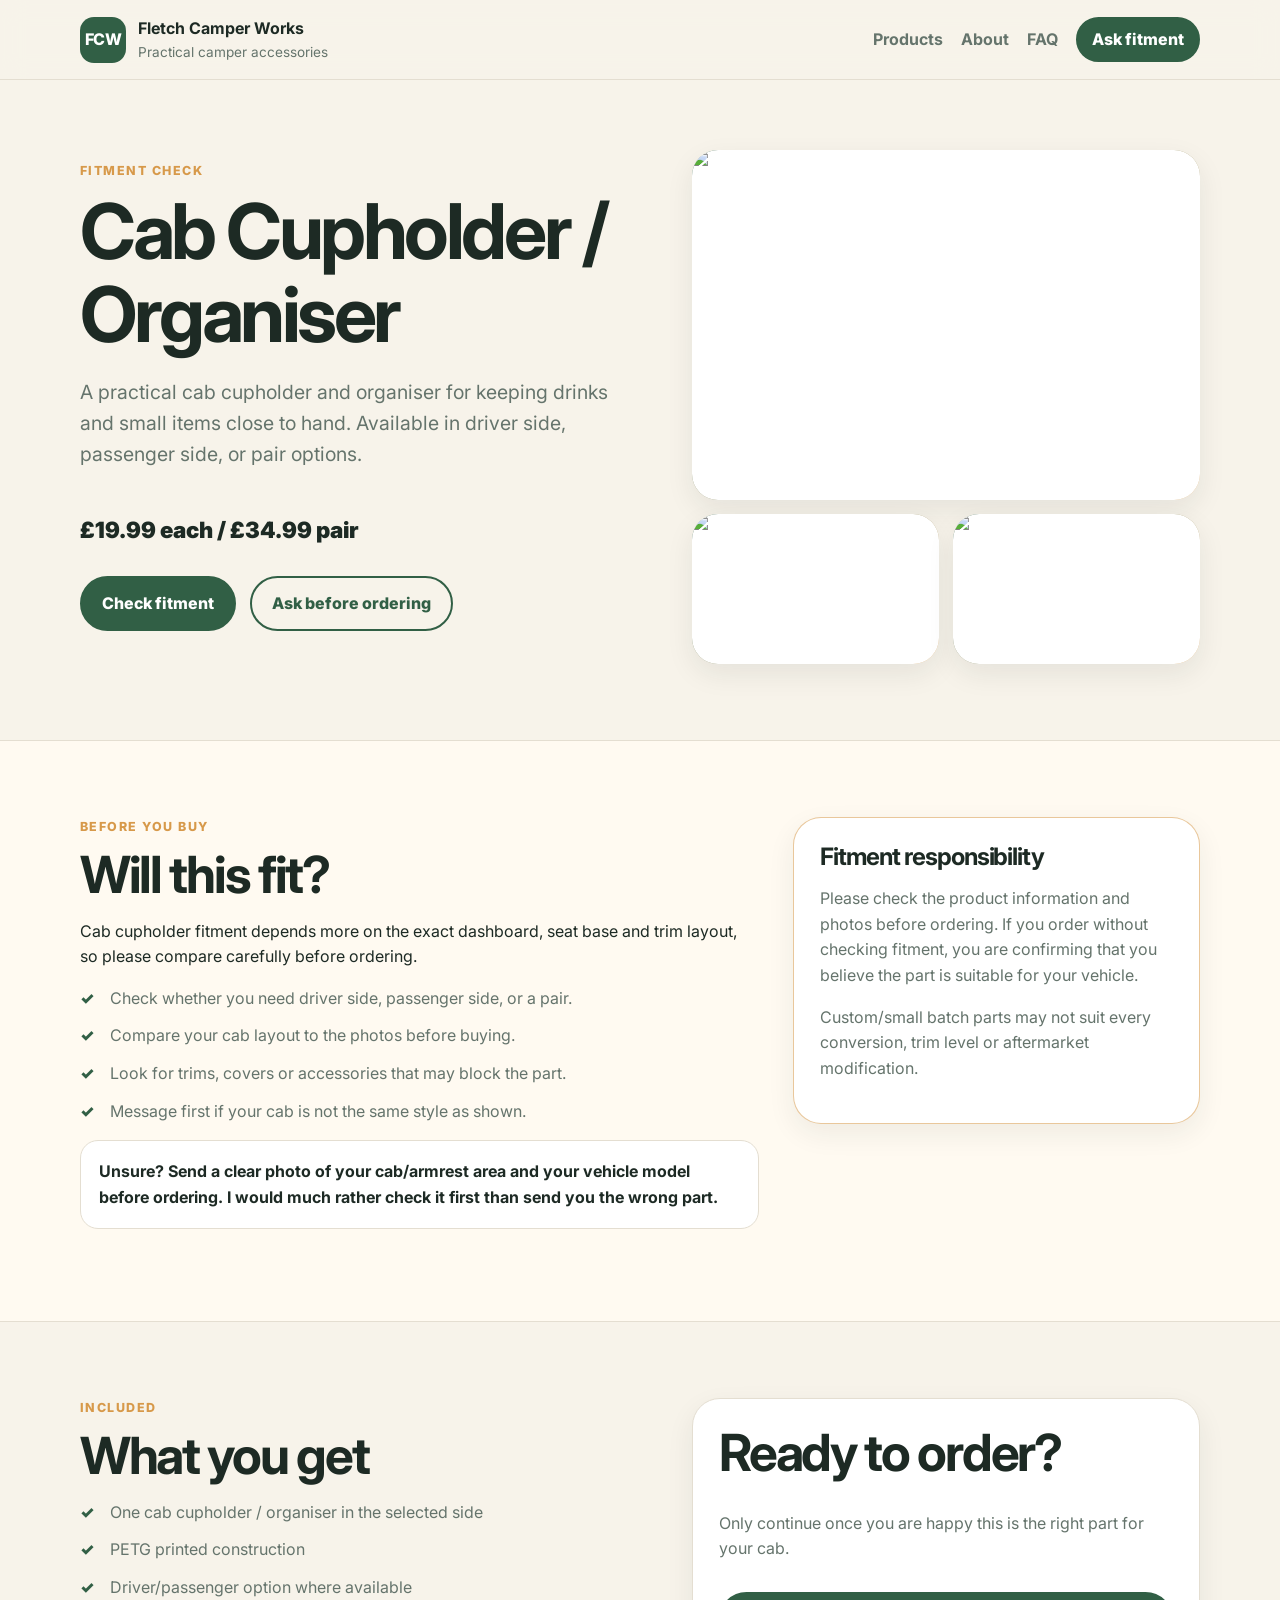
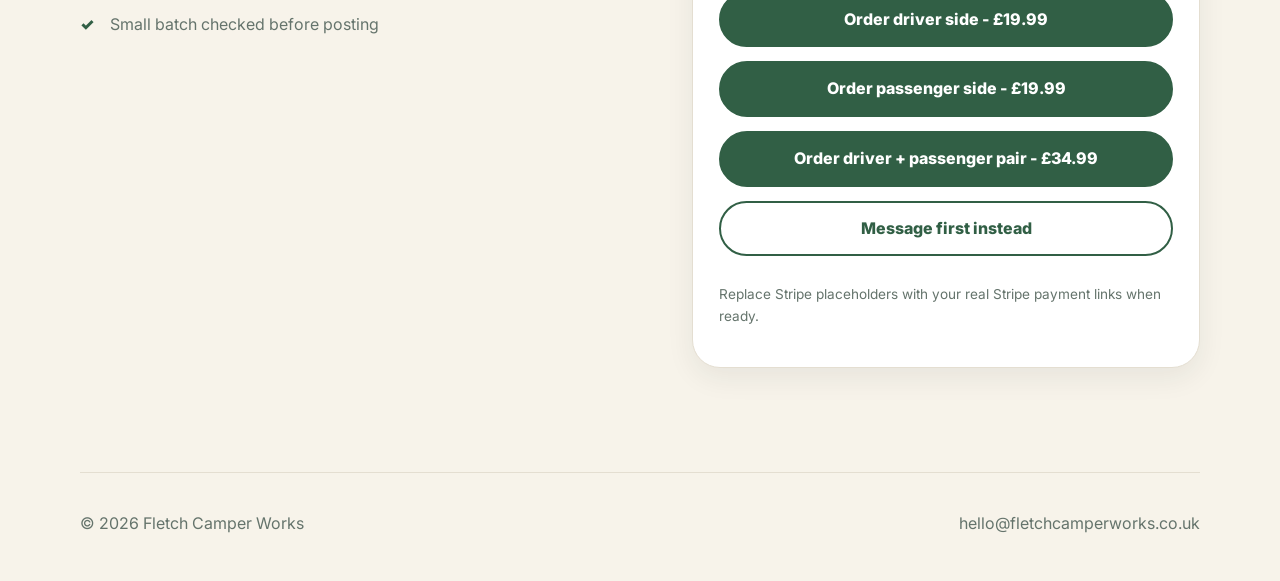
==== cab-cupholder-organiser.html @ 25014a14 "Add files via upload" ====
<!DOCTYPE html>
<html lang="en">
<head>
  <meta charset="UTF-8" />
  <meta name="viewport" content="width=device-width, initial-scale=1.0" />
  <title>Cab Cupholder / Organiser | Fletch Camper Works</title>
  <meta name="description" content="Fitment and ordering information for Cab Cupholder / Organiser from Fletch Camper Works." />
  <link rel="preconnect" href="https://fonts.googleapis.com">
  <link rel="preconnect" href="https://fonts.gstatic.com" crossorigin>
  <link href="https://fonts.googleapis.com/css2?family=Inter:wght@400;600;700;800&display=swap" rel="stylesheet">
  <link rel="stylesheet" href="styles.css" />
</head>
<body>
  <header class="site-header">
    <div class="container nav">
      <a class="brand" href="index.html">
        <div class="brand-mark">FCW</div>
        <div><strong>Fletch Camper Works</strong><span>Practical camper accessories</span></div>
      </a>
      <nav>
        <a href="index.html#products">Products</a>
        <a href="index.html#about">About</a>
        <a href="index.html#faq">FAQ</a>
        <a class="button small" href="mailto:hello@fletchcamperworks.co.uk">Ask fitment</a>
      </nav>
    </div>
  </header>

  <main>
    <section class="product-hero section">
      <div class="container product-detail-grid">
        <div>
          <p class="eyebrow">Fitment check</p>
          <h1>Cab Cupholder / Organiser</h1>
          <p class="lead">A practical cab cupholder and organiser for keeping drinks and small items close to hand. Available in driver side, passenger side, or pair options.</p>
          <div class="price">£19.99 each / £34.99 pair</div>
          <div class="hero-actions"><a class="button" href="#fitment">Check fitment</a><a class="button ghost" href="mailto:hello@fletchcamperworks.co.uk?subject=Fitment check - Cab Cupholder / Organiser">Ask before ordering</a></div>
        </div>
        <div class="product-gallery">
          <div class="cab-image main"><img src="images/products/cupholder/main.svg" alt="Cab Cupholder / Organiser fitted"></div>
          <div class="gallery-row"><div class="cab-image small-card"><img src="images/products/cupholder/options.svg" alt="Cab Cupholder / Organiser fitment photo"></div><div class="cab-image small-card"><img src="images/products/cupholder/detail.svg" alt="Cab Cupholder / Organiser detail photo"></div></div>
        </div>
      </div>
    </section>

    <section id="fitment" class="section alt">
      <div class="container fitment-layout">
        <div>
          <p class="eyebrow">Before you buy</p><h2>Will this fit?</h2>
          <p>Cab cupholder fitment depends more on the exact dashboard, seat base and trim layout, so please compare carefully before ordering.</p>
          <ul class="check-list">
                <li>Check whether you need driver side, passenger side, or a pair.</li>
                <li>Compare your cab layout to the photos before buying.</li>
                <li>Look for trims, covers or accessories that may block the part.</li>
                <li>Message first if your cab is not the same style as shown.</li>
          </ul>
          <p class="support-note">Unsure? Send a clear photo of your cab/armrest area and your vehicle model before ordering. I would much rather check it first than send you the wrong part.</p>
        </div>
        <aside class="notice-card"><h3>Fitment responsibility</h3><p>Please check the product information and photos before ordering. If you order without checking fitment, you are confirming that you believe the part is suitable for your vehicle.</p><p>Custom/small batch parts may not suit every conversion, trim level or aftermarket modification.</p></aside>
      </div>
    </section>

    <section class="section"><div class="container product-detail-grid compact"><div><p class="eyebrow">Included</p><h2>What you get</h2><ul class="check-list">
                <li>One cab cupholder / organiser in the selected side</li>
                <li>PETG printed construction</li>
                <li>Driver/passenger option where available</li>
                <li>Small batch checked before posting</li>
          </ul></div><div class="order-card"><h2>Ready to order?</h2><p>Only continue once you are happy this is the right part for your cab.</p>
          <a class="button full" href="YOUR_STRIPE_DRIVER_LINK_HERE">Order driver side - £19.99</a>
          <a class="button full" href="YOUR_STRIPE_PASSENGER_LINK_HERE">Order passenger side - £19.99</a>
          <a class="button full" href="YOUR_STRIPE_PAIR_LINK_HERE">Order driver + passenger pair - £34.99</a>
          <a class="button ghost full" href="mailto:hello@fletchcamperworks.co.uk?subject=Fitment check - Cab Cupholder / Organiser">Message first instead</a>
          <p class="small-print">Replace Stripe placeholders with your real Stripe payment links when ready.</p></div></div></section>
  </main>

  <footer class="site-footer">
    <div class="container footer-grid">
      <p>© <span id="year"></span> Fletch Camper Works</p>
      <p><a href="mailto:hello@fletchcamperworks.co.uk">hello@fletchcamperworks.co.uk</a></p>
    </div>
  </footer>
  <script src="script.js"></script>
</body>
</html>
---- styles.css ----
:root {
  --bg: #f7f3ea;
  --card: #ffffff;
  --ink: #1d2a24;
  --muted: #65746c;
  --accent: #315f45;
  --accent-2: #d7994a;
  --line: #e4ded1;
  --shadow: 0 20px 60px rgba(29, 42, 36, 0.12);
}

* { box-sizing: border-box; }
html { scroll-behavior: smooth; }
body {
  margin: 0;
  font-family: Inter, system-ui, -apple-system, BlinkMacSystemFont, "Segoe UI", sans-serif;
  background: var(--bg);
  color: var(--ink);
  line-height: 1.6;
}

a { color: inherit; text-decoration: none; }
.container { width: min(1120px, calc(100% - 40px)); margin: 0 auto; }

.site-header {
  position: sticky;
  top: 0;
  z-index: 10;
  background: rgba(247, 243, 234, 0.92);
  backdrop-filter: blur(12px);
  border-bottom: 1px solid var(--line);
}
.nav { display: flex; align-items: center; justify-content: space-between; padding: 16px 0; gap: 24px; }
.brand { display: flex; align-items: center; gap: 12px; }
.brand-mark {
  width: 46px; height: 46px; border-radius: 14px;
  display: grid; place-items: center;
  background: var(--accent); color: white; font-weight: 800; letter-spacing: -0.04em;
}
.brand span { display: block; color: var(--muted); font-size: 0.85rem; }
nav { display: flex; align-items: center; gap: 18px; font-weight: 700; }
nav a:not(.button) { color: var(--muted); }

.button {
  display: inline-flex;
  align-items: center;
  justify-content: center;
  border-radius: 999px;
  padding: 13px 20px;
  background: var(--accent);
  color: white;
  font-weight: 800;
  border: 2px solid var(--accent);
  transition: transform .15s ease, box-shadow .15s ease, background .15s ease;
}
.button:hover { transform: translateY(-2px); box-shadow: 0 12px 25px rgba(49,95,69,.2); }
.button.small { padding: 8px 14px; }
.button.ghost { background: transparent; color: var(--accent); }
.button.ghost.light { color: white; border-color: rgba(255,255,255,.55); }
.button.full { width: 100%; }

.hero { padding: 80px 0 60px; }
.hero-grid { display: grid; grid-template-columns: 1.05fr .95fr; gap: 54px; align-items: center; }
.eyebrow { color: var(--accent-2); text-transform: uppercase; font-weight: 800; letter-spacing: .12em; font-size: .78rem; margin: 0 0 10px; }
h1, h2, h3 { line-height: 1.08; margin: 0; letter-spacing: -0.045em; }
h1 { font-size: clamp(2.6rem, 6vw, 5.5rem); }
h2 { font-size: clamp(2rem, 4vw, 3.4rem); }
h3 { font-size: 1.5rem; }
.lead { font-size: 1.22rem; color: var(--muted); max-width: 620px; }
.hero-actions { display: flex; gap: 14px; flex-wrap: wrap; margin: 28px 0 22px; }
.trust-row { display: flex; gap: 16px; flex-wrap: wrap; color: var(--muted); font-weight: 700; font-size: .92rem; }
.hero-card { background: var(--card); padding: 18px; border-radius: 34px; box-shadow: var(--shadow); }
.mock-photo {
  min-height: 380px;
  border-radius: 24px;
  background:
    linear-gradient(135deg, rgba(49,95,69,.82), rgba(215,153,74,.72)),
    radial-gradient(circle at top left, #fff, transparent 38%);
  display: grid;
  place-items: center;
  color: white;
  font-weight: 800;
  text-align: center;
}
.hero-note { padding: 18px 6px 4px; }
.hero-note p { color: var(--muted); margin: 4px 0 0; }

.section { padding: 76px 0; }
.section.alt { background: #fffaf1; border-block: 1px solid var(--line); }
.section-heading { max-width: 680px; margin-bottom: 34px; }
.section-heading p:last-child { color: var(--muted); font-size: 1.1rem; }
.product-grid { display: grid; grid-template-columns: repeat(3, 1fr); gap: 22px; align-items: stretch; }
.product-card {
  background: var(--card);
  border: 1px solid var(--line);
  border-radius: 28px;
  overflow: hidden;
  box-shadow: 0 10px 28px rgba(29,42,36,.07);
  display: flex;
  flex-direction: column;
  height: 100%;
}
.product-card.featured { border-color: rgba(215,153,74,.55); }
.product-image {
  height: 225px;
  flex: 0 0 225px;
  display: grid;
  place-items: center;
  background: #fbfaf6;
  color: white;
  font-weight: 900;
  font-size: 1.25rem;
  border-bottom: 1px solid var(--line);
}
.product-content { padding: 24px; display: flex; flex-direction: column; flex: 1; }
.tag {
  display: inline-block;
  margin: 0 0 12px;
  padding: 6px 10px;
  border-radius: 999px;
  background: #f6e6c7;
  color: #84530d;
  font-weight: 800;
  font-size: .78rem;
}
.product-content p { color: var(--muted); }
ul { padding-left: 20px; color: var(--muted); }
.price { font-size: 1.4rem; font-weight: 900; margin: auto 0 16px; padding-top: 22px; }
.split { display: grid; grid-template-columns: .8fr 1.2fr; gap: 46px; align-items: start; }
.split p { color: var(--muted); font-size: 1.08rem; }
.faq-grid { display: grid; grid-template-columns: repeat(2, 1fr); gap: 16px; }
details { background: var(--card); padding: 22px; border-radius: 18px; border: 1px solid var(--line); }
summary { cursor: pointer; font-weight: 900; }
details p { color: var(--muted); margin-bottom: 0; }
.cta { padding-top: 30px; }
.cta-box {
  background: var(--accent);
  color: white;
  border-radius: 34px;
  padding: 46px;
  display: grid;
  grid-template-columns: 1fr auto;
  gap: 28px;
  align-items: center;
}
.cta-box p { color: rgba(255,255,255,.78); }
.cta-actions { display: grid; gap: 12px; }
.site-footer { padding: 28px 0; color: var(--muted); }
.footer-grid { display: flex; justify-content: space-between; gap: 20px; border-top: 1px solid var(--line); padding-top: 22px; }

@media (max-width: 860px) {
  nav { display: none; }
  .hero-grid, .product-grid, .split, .faq-grid, .cta-box { grid-template-columns: 1fr; }
  .hero { padding-top: 48px; }
  .mock-photo { min-height: 260px; }
  .cta-box { padding: 30px; }
  .footer-grid { flex-direction: column; }
}


/* Product detail pages */
.product-hero { padding-top: 70px; }
.product-detail-grid { display: grid; grid-template-columns: 1fr .9fr; gap: 48px; align-items: center; }
.product-detail-grid.compact { align-items: start; }
.product-gallery { display: grid; gap: 14px; }
.gallery-row { display: grid; grid-template-columns: 1fr 1fr; gap: 14px; }
.cab-image {
  border-radius: 26px;
  background:
    linear-gradient(135deg, rgba(49,95,69,.86), rgba(215,153,74,.75)),
    radial-gradient(circle at top left, #fff, transparent 42%);
  color: white;
  display: grid;
  place-items: center;
  text-align: center;
  font-weight: 900;
  padding: 22px;
  min-height: 170px;
  box-shadow: 0 10px 28px rgba(29,42,36,.08);
}
.cab-image.main { min-height: 350px; font-size: 1.45rem; }
.small-card { min-height: 150px; font-size: .95rem; }
.fitment-layout { display: grid; grid-template-columns: 1.25fr .75fr; gap: 34px; align-items: start; }
.check-list { list-style: none; padding-left: 0; }
.check-list li { position: relative; padding-left: 30px; margin: 12px 0; color: var(--muted); }
.check-list li:before { content: "✓"; position: absolute; left: 0; top: 0; font-weight: 900; color: var(--accent); }
.support-note { font-weight: 700; color: var(--ink); background: #fff; border: 1px solid var(--line); padding: 18px; border-radius: 18px; }
.notice-card, .order-card { background: var(--card); border: 1px solid var(--line); border-radius: 28px; padding: 26px; box-shadow: 0 10px 28px rgba(29,42,36,.07); }
.notice-card { border-color: rgba(215,153,74,.55); }
.notice-card p, .order-card p { color: var(--muted); }
.order-card { display: grid; gap: 14px; }
.small-print { font-size: .85rem; }

@media (max-width: 860px) {
  .product-detail-grid, .fitment-layout { grid-template-columns: 1fr; }
  .cab-image.main { min-height: 240px; }
}

/* Replaceable image support */
.mock-photo img,
.cab-image img {
  width: 100%;
  height: 100%;
  object-fit: cover;
  display: block;
}

/* Homepage product card images: show the full photo without chopping off the bottom */
.product-image img {
  width: 100%;
  height: 100%;
  object-fit: contain;
  object-position: center center;
  display: block;
  background: #fbfaf6;
}
.product-image,
.mock-photo,
.cab-image { overflow: hidden; }
.cab-image { padding: 0; }

/* Product video / extra image and fitment-photo support */
.media-feature {
  border-radius: 24px;
  overflow: hidden;
  background: #fff;
  border: 1px solid var(--line);
  box-shadow: 0 10px 28px rgba(29,42,36,.08);
}
.media-feature img,
.media-feature video {
  width: 100%;
  max-height: 360px;
  display: block;
  object-fit: contain;
  background: #fff;
}
.notice-stack {
  display: grid;
  gap: 18px;
}
.fitment-photo-card {
  background: var(--card);
  border: 1px solid var(--line);
  border-radius: 28px;
  overflow: hidden;
  box-shadow: 0 10px 28px rgba(29,42,36,.07);
}
.fitment-photo-card img {
  width: 100%;
  max-height: 340px;
  display: block;
  object-fit: contain;
  background: #fff;
}
.fitment-photo-card p {
  margin: 0;
  padding: 14px 18px 18px;
  color: var(--muted);
  font-weight: 700;
}

/* Keep detailed product/fitment media visible without hard cropping */
.cab-image img {
  object-fit: cover;
  background: #fff;
}
.mock-photo img {
  object-fit: cover;
}
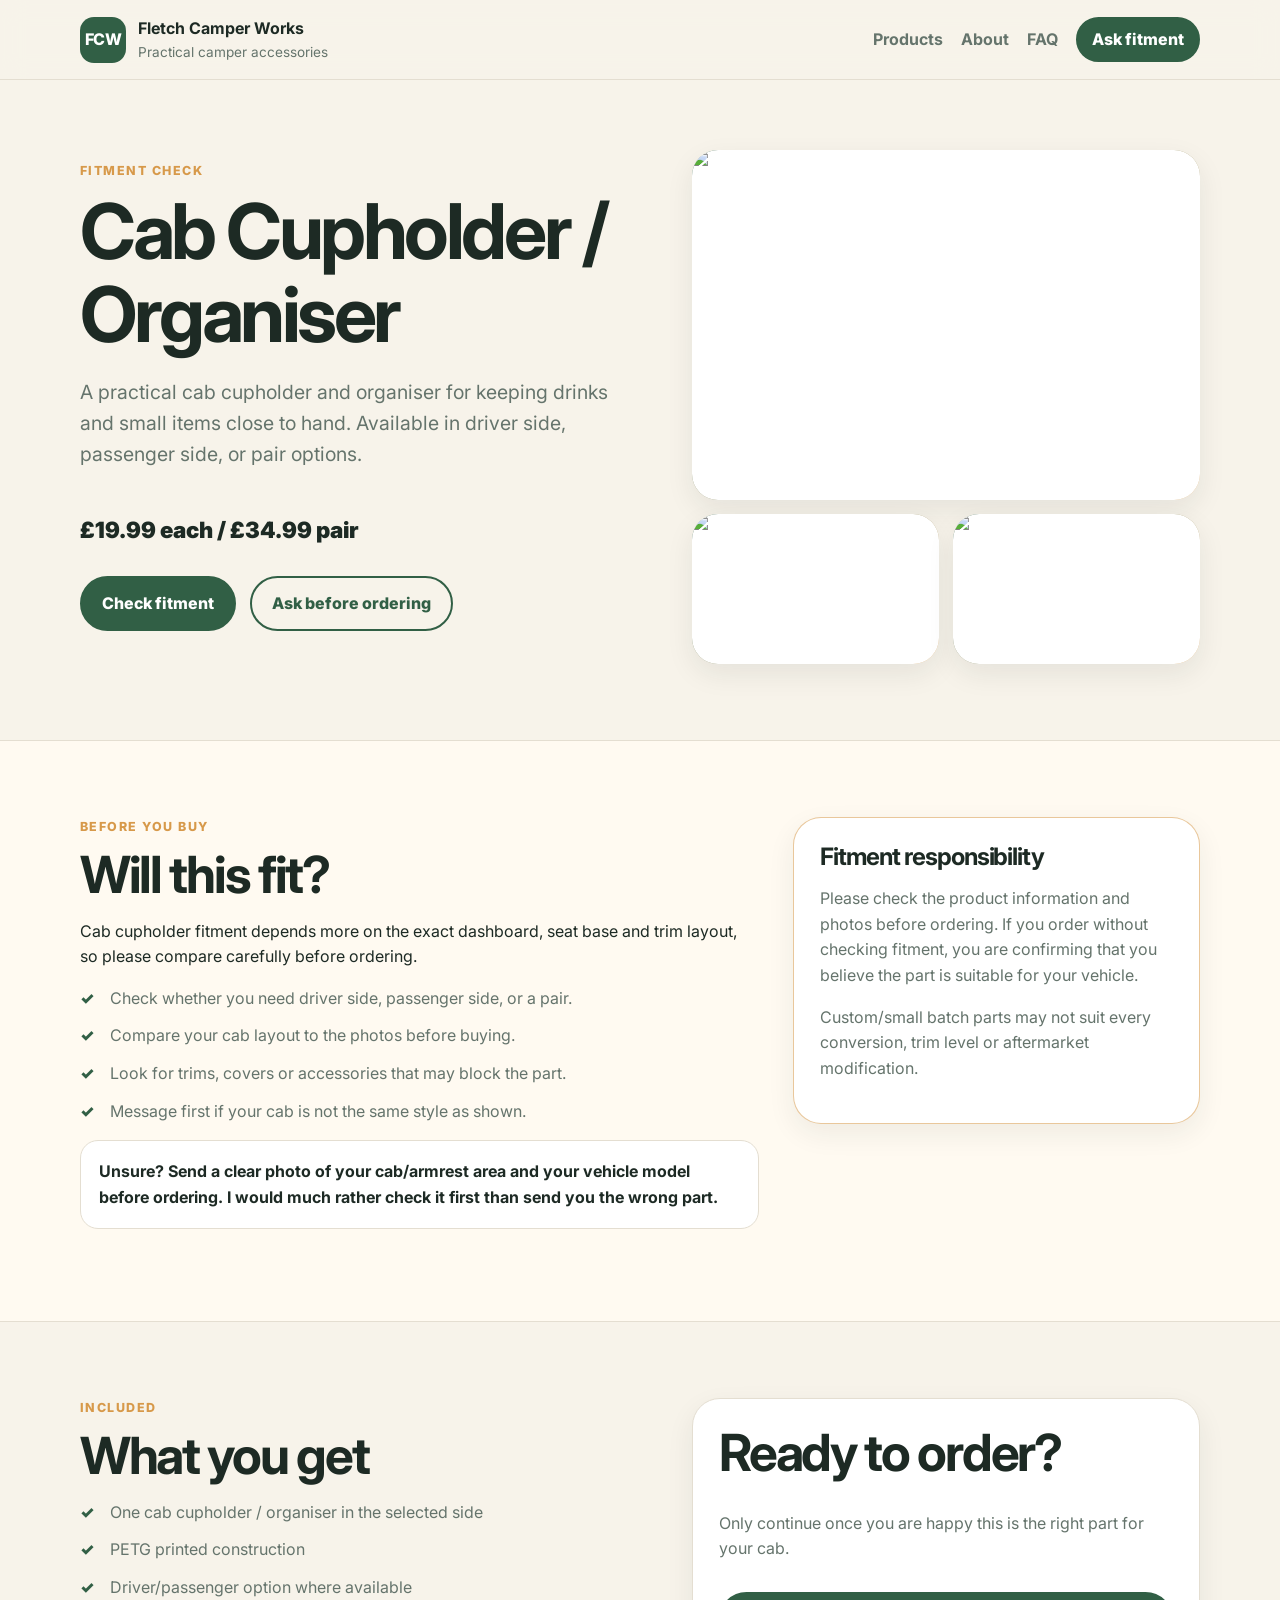
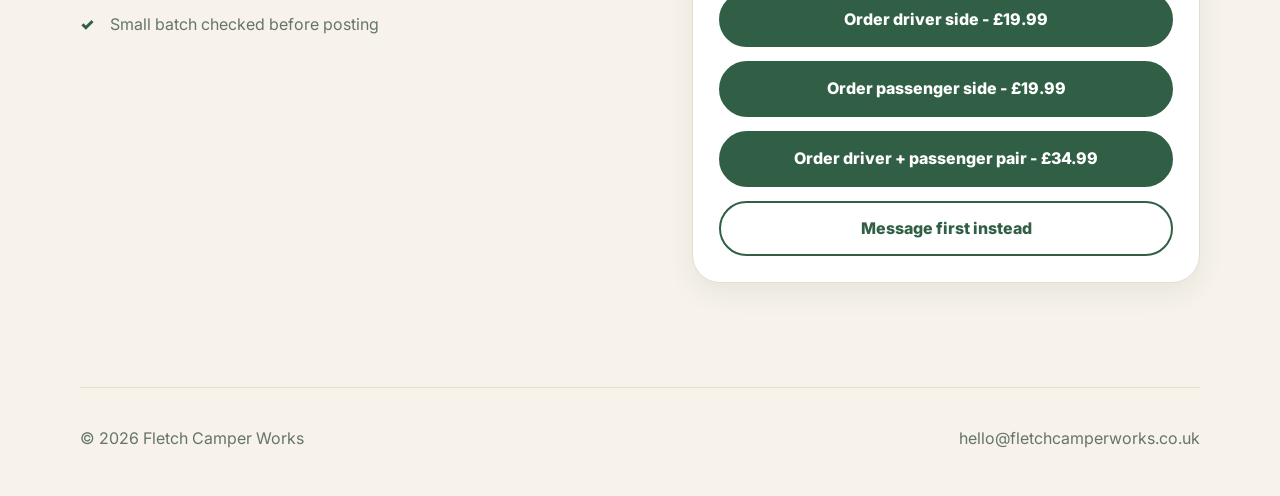
==== commit 964c440f: "Update cab-cupholder-organiser.html" ====
--- a/cab-cupholder-organiser.html
+++ b/cab-cupholder-organiser.html
@@ -70,7 +70,6 @@
           <a class="button full" href="YOUR_STRIPE_PASSENGER_LINK_HERE">Order passenger side - £19.99</a>
           <a class="button full" href="YOUR_STRIPE_PAIR_LINK_HERE">Order driver + passenger pair - £34.99</a>
           <a class="button ghost full" href="mailto:hello@fletchcamperworks.co.uk?subject=Fitment check - Cab Cupholder / Organiser">Message first instead</a>
-          <p class="small-print">Replace Stripe placeholders with your real Stripe payment links when ready.</p></div></div></section>
   </main>
 
   <footer class="site-footer">
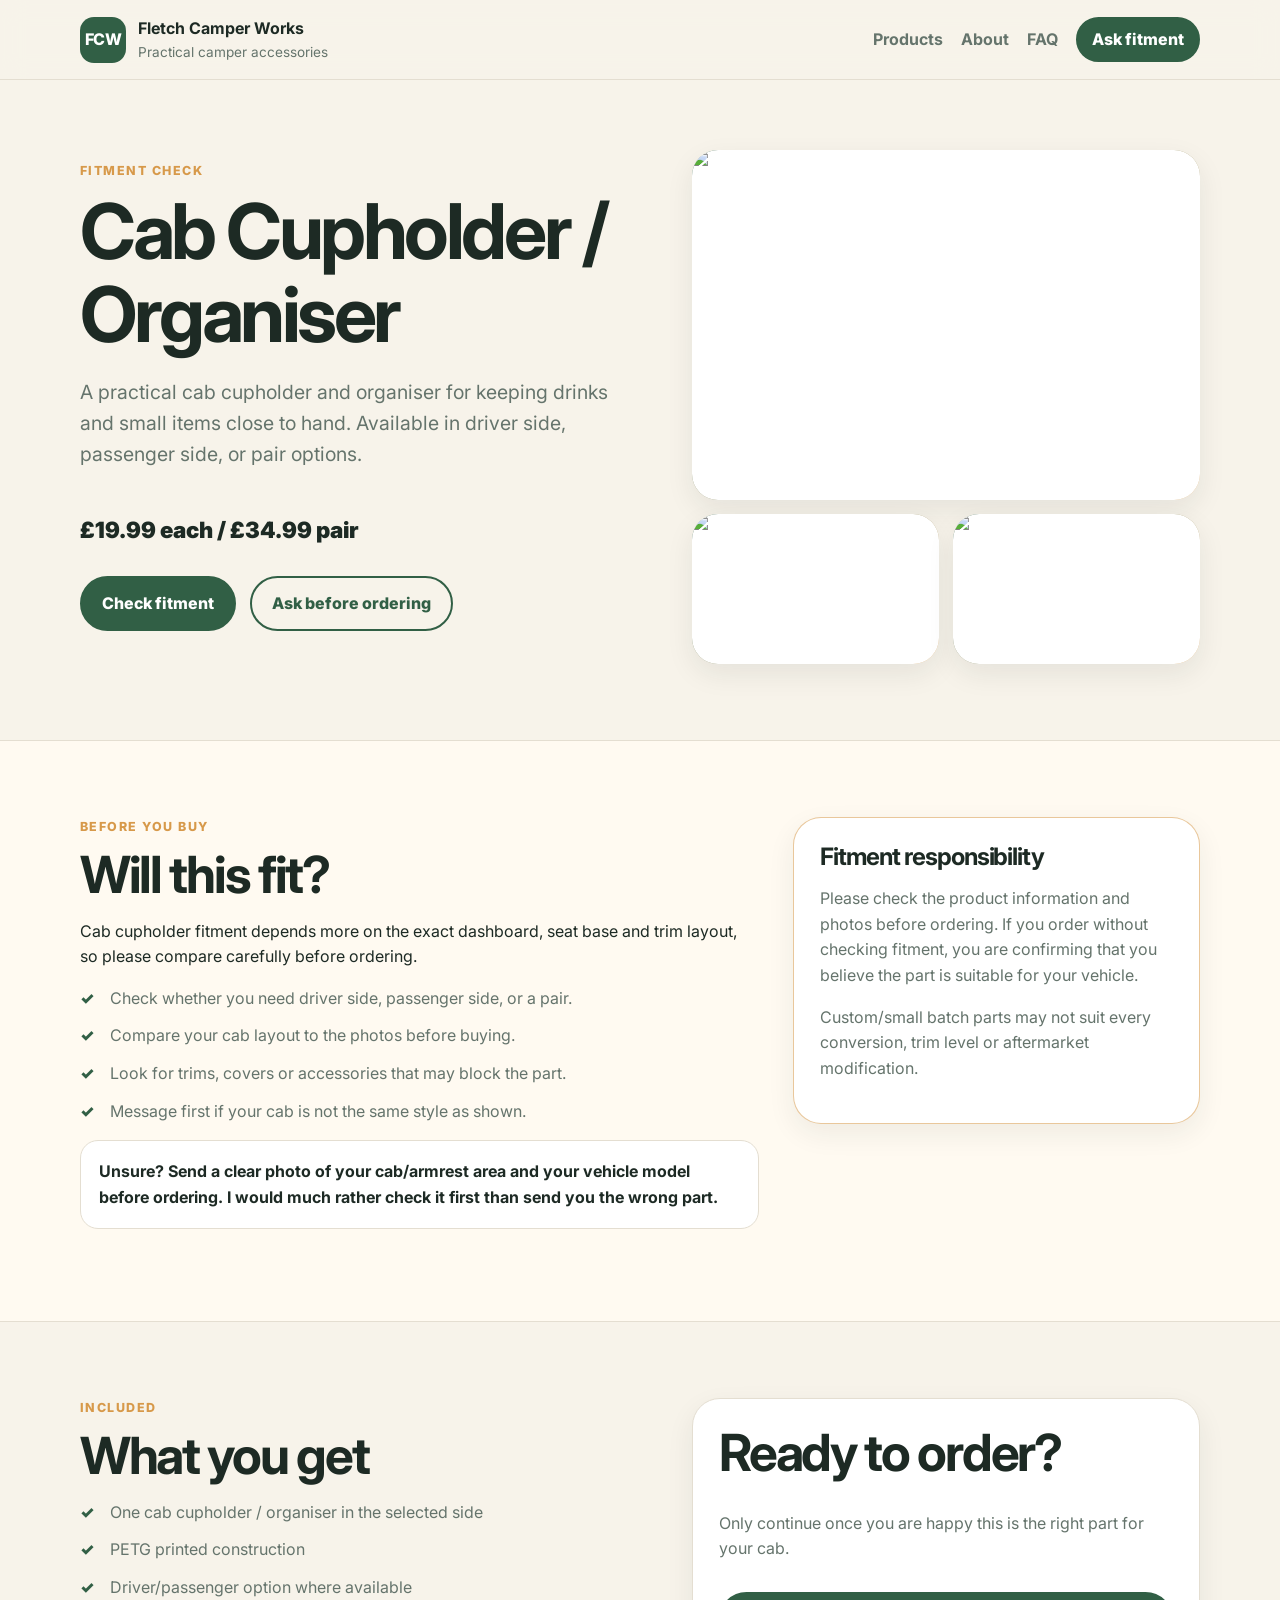
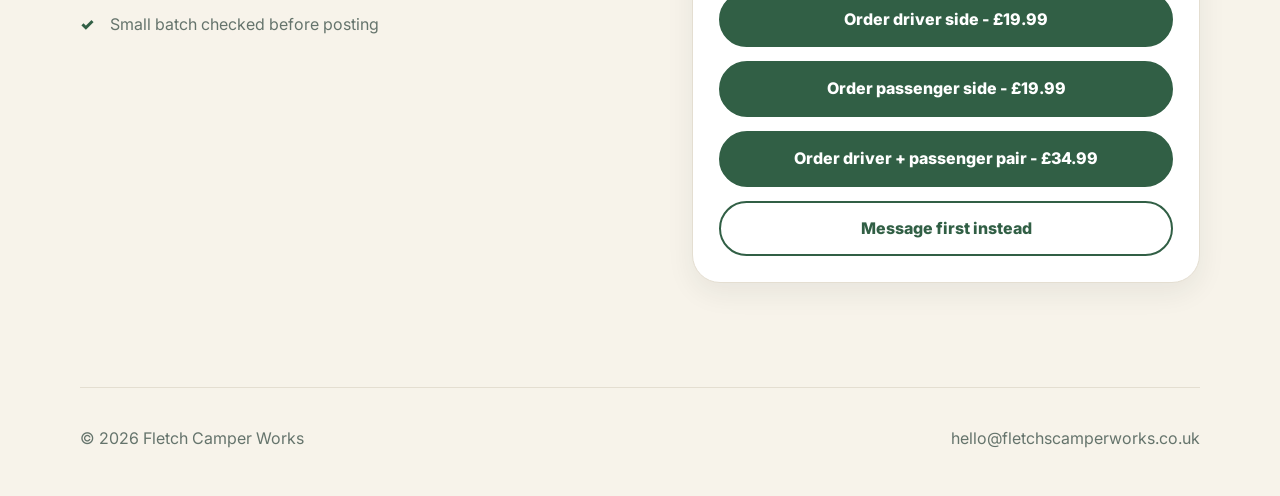
==== commit 7c63b749: "Update cab-cupholder-organiser.html" ====
--- a/cab-cupholder-organiser.html
+++ b/cab-cupholder-organiser.html
@@ -21,7 +21,7 @@
         <a href="index.html#products">Products</a>
         <a href="index.html#about">About</a>
         <a href="index.html#faq">FAQ</a>
-        <a class="button small" href="mailto:hello@fletchcamperworks.co.uk">Ask fitment</a>
+        <a class="button small" href="mailto:hello@fletchscamperworks.co.uk">Ask fitment</a>
       </nav>
     </div>
   </header>
@@ -34,7 +34,7 @@
           <h1>Cab Cupholder / Organiser</h1>
           <p class="lead">A practical cab cupholder and organiser for keeping drinks and small items close to hand. Available in driver side, passenger side, or pair options.</p>
           <div class="price">£19.99 each / £34.99 pair</div>
-          <div class="hero-actions"><a class="button" href="#fitment">Check fitment</a><a class="button ghost" href="mailto:hello@fletchcamperworks.co.uk?subject=Fitment check - Cab Cupholder / Organiser">Ask before ordering</a></div>
+          <div class="hero-actions"><a class="button" href="#fitment">Check fitment</a><a class="button ghost" href="mailto:hello@fletchscamperworks.co.uk?subject=Fitment check - Cab Cupholder / Organiser">Ask before ordering</a></div>
         </div>
         <div class="product-gallery">
           <div class="cab-image main"><img src="images/products/cupholder/main.svg" alt="Cab Cupholder / Organiser fitted"></div>
@@ -69,13 +69,13 @@
           <a class="button full" href="YOUR_STRIPE_DRIVER_LINK_HERE">Order driver side - £19.99</a>
           <a class="button full" href="YOUR_STRIPE_PASSENGER_LINK_HERE">Order passenger side - £19.99</a>
           <a class="button full" href="YOUR_STRIPE_PAIR_LINK_HERE">Order driver + passenger pair - £34.99</a>
-          <a class="button ghost full" href="mailto:hello@fletchcamperworks.co.uk?subject=Fitment check - Cab Cupholder / Organiser">Message first instead</a>
+          <a class="button ghost full" href="mailto:hello@fletchscamperworks.co.uk?subject=Fitment check - Cab Cupholder / Organiser">Message first instead</a>
   </main>
 
   <footer class="site-footer">
     <div class="container footer-grid">
       <p>© <span id="year"></span> Fletch Camper Works</p>
-      <p><a href="mailto:hello@fletchcamperworks.co.uk">hello@fletchcamperworks.co.uk</a></p>
+      <p><a href="mailto:hello@fletchscamperworks.co.uk">hello@fletchscamperworks.co.uk</a></p>
     </div>
   </footer>
   <script src="script.js"></script>
